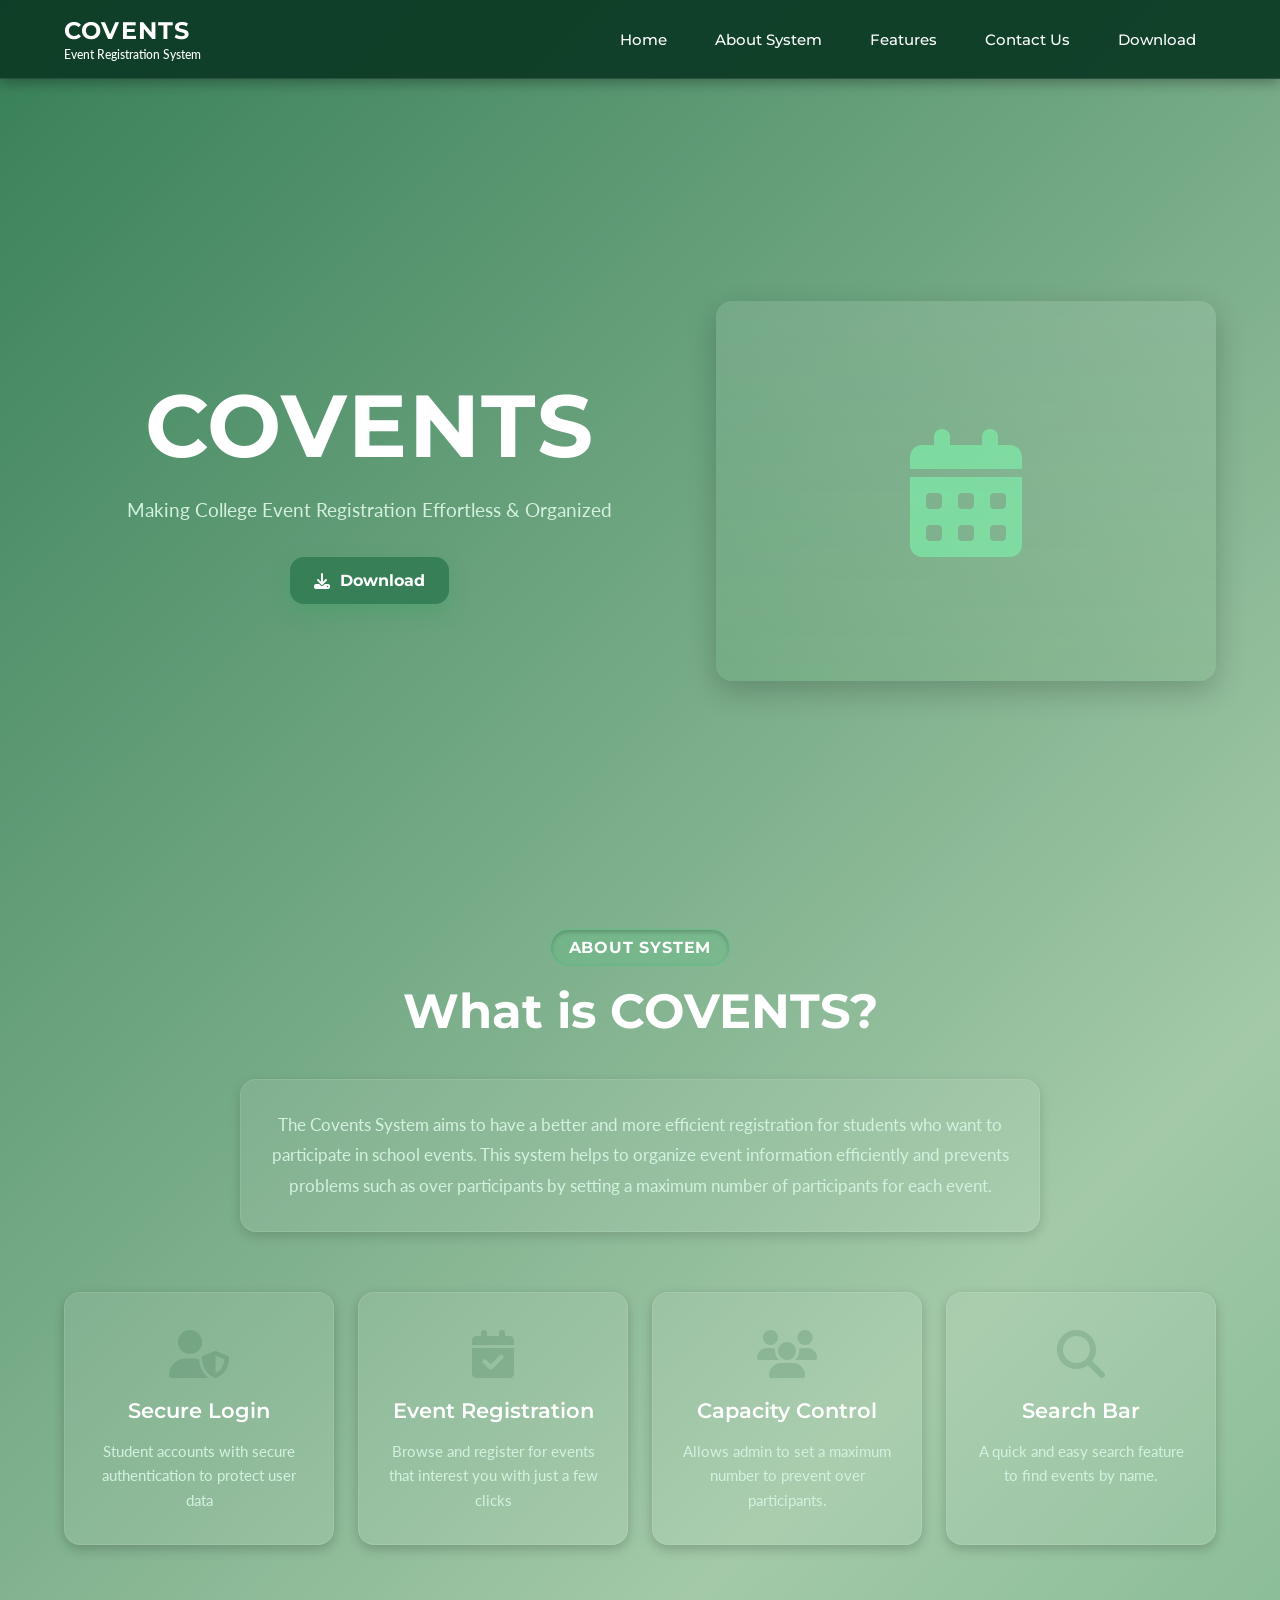
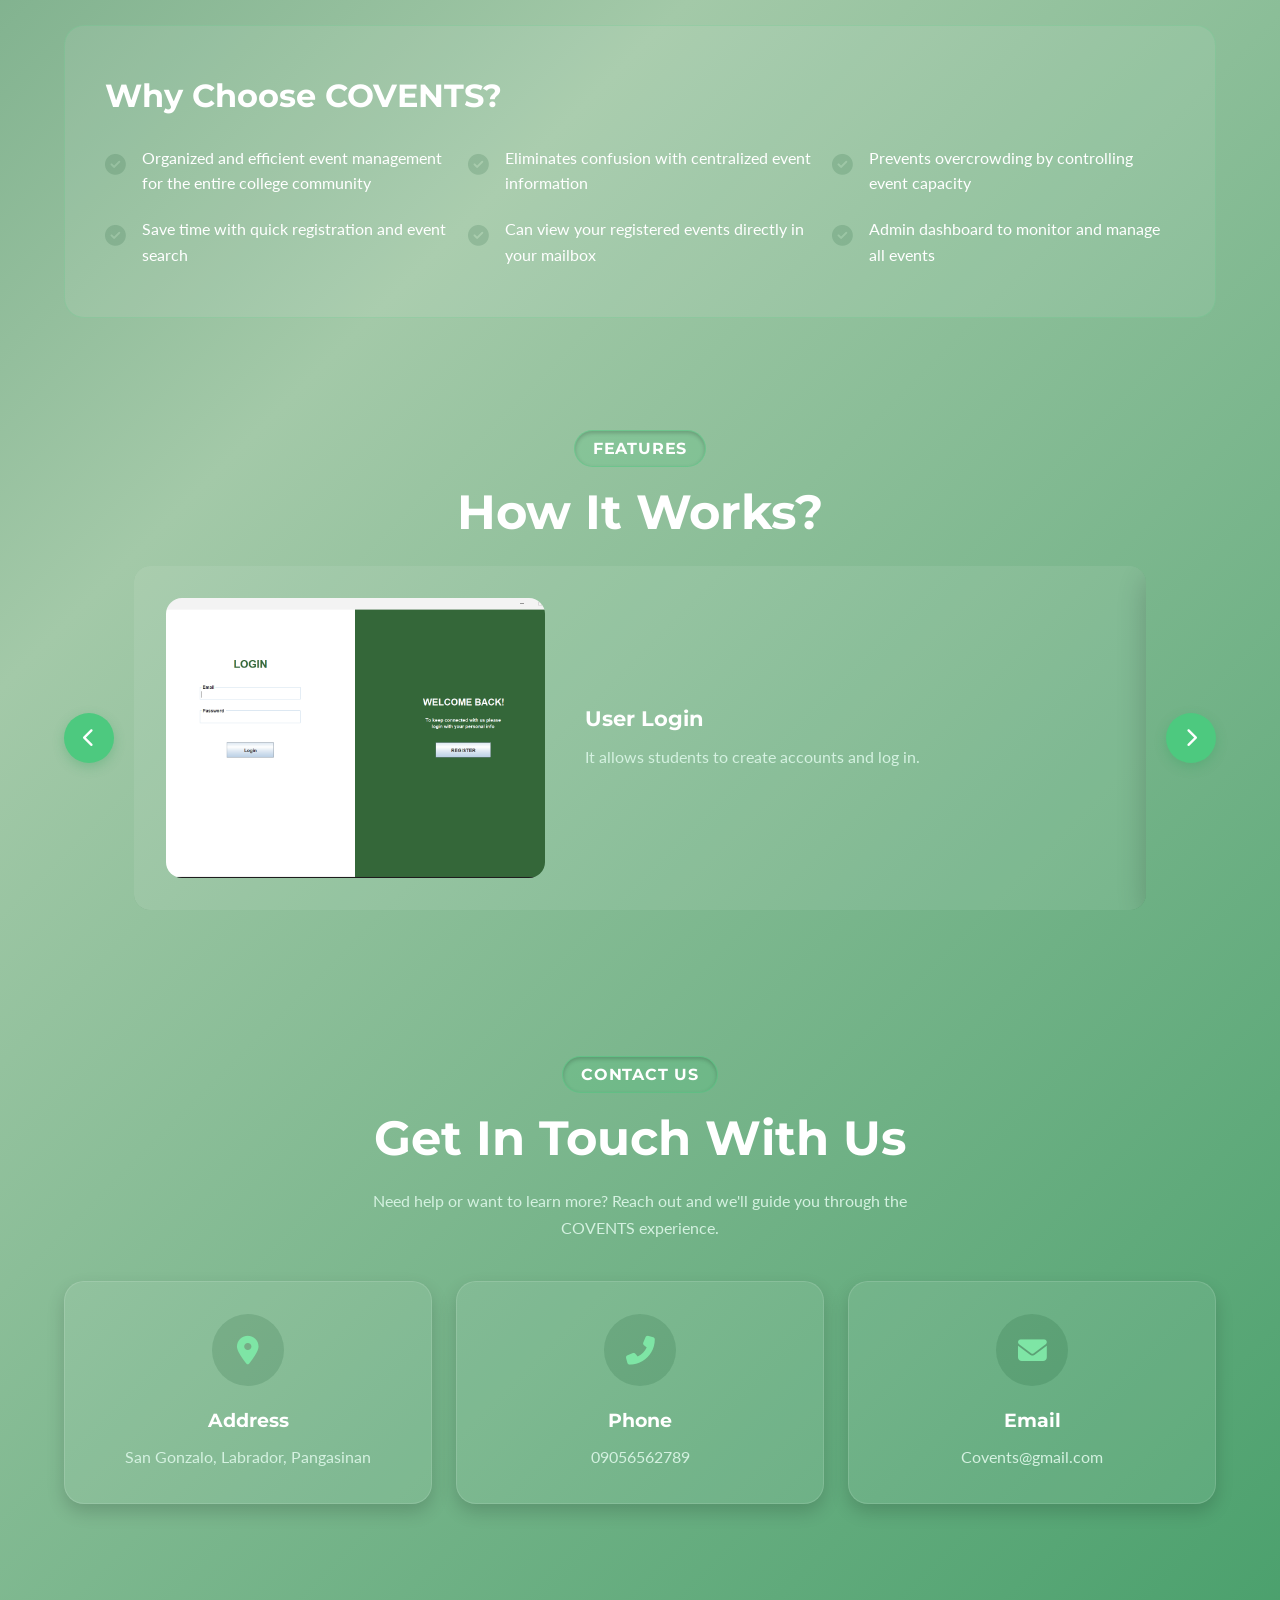
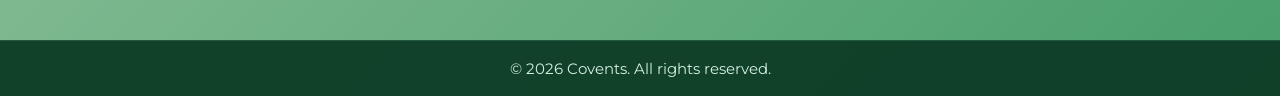
==== index.html @ 82e19ab9 "Add files via upload" ====
<!DOCTYPE html>
<html lang="en">
<head>
    <meta charset="UTF-8">
    <meta name="viewport" content="width=device-width, initial-scale=1.0">
    <title>COVENTS - College Event Registration System</title>
    <link rel="stylesheet" href="index.css">
    <!-- Font Awesome for Icons -->
    <link rel="stylesheet" href="https://cdnjs.cloudflare.com/ajax/libs/font-awesome/6.4.0/css/all.min.css">
</head>
<body>
    <!-- NAVBAR -->
    <nav class="horizontal-nav">
        <div class="nav-container">
            <div class="nav-left">
                <div class="logo-text">
                    <h2 class="logo-title">COVENTS</h2>
                    <p class="logo-subtitle">Event Registration System</p>
                </div>
            </div>
            <ul class="nav-links">
                <li><a href="#home" class="nav-link">Home</a></li>
                <li><a href="#about" class="nav-link">About System</a></li>
                <li><a href="#features" class="nav-link">Features</a></li>                
                <li class="dropdown">
                    <a href="#contact" class="nav-link">Contact Us</a>
                    <div class="dropdown-content">
                        <a href="#contact">Contact Us</a>
                        <a href="developers.html" target="_blank">Developer Team</a>
                    </div>
                </li>                
                <li><a href="https://github.com/kellieman/COVENTS-APP/releases/download/v1/COVENTS-1.0.0.exe" class="nav-link">Download</a></li>
            </ul>
        </div>
    </nav>

    <main>
        <!-- HERO SECTION -->
        <section id="home" class="home-nav">
            <div class="home-copy">
                <h1 class="hero-title">COVENTS</h1>
                <p class="hero-subtitle">
                    Making College Event Registration Effortless & Organized
                </p>
                <div class="home-actions">
                    <a href="https://github.com/kellieman/COVENTS-APP/releases/download/v1/COVENTS-1.0.0.exe" class="btn btn-primary" download>
                        <i class="fas fa-download"></i> Download
                    </a>
                </div>
            </div>
            <div class="image-box">
                <div class="hero-icon">
                    <i class="fas fa-calendar-alt"></i>
                </div>
            </div>
        </section>

        <!-- ABOUT SYSTEM SECTION -->
        <section id="about" class="content-section about-section">
            <div class="section-heading">
                <span class="section-tag">About System</span>
                <h2>What is COVENTS?</h2>
            </div>

            <div class="about-intro">
                <p>
                    The Covents System aims to have a better and more efficient registration for students who want to participate in school events. 
                    This system helps to organize event information efficiently and prevents problems such as over participants by setting a maximum number of participants for each event.
                </p>
            </div>

            <!-- KEY FEATURES CARDS -->
            <div class="features-cards">
                <div class="feature-card">
                    <div class="feature-icon">
                        <i class="fas fa-user-shield"></i>
                    </div>
                    <h3>Secure Login</h3>
                    <p>Student accounts with secure authentication to protect user data</p>
                </div>

                <div class="feature-card">
                    <div class="feature-icon">
                        <i class="fas fa-calendar-check"></i>
                    </div>
                    <h3>Event Registration</h3>
                    <p>Browse and register for events that interest you with just a few clicks</p>
                </div>

                <div class="feature-card">
                    <div class="feature-icon">
                        <i class="fas fa-users"></i>
                    </div>
                    <h3>Capacity Control</h3>
                    <p>Allows admin to set a maximum number to prevent over participants.</p>
                </div>

                <div class="feature-card">
                    <div class="feature-icon">
                        <i class="fas fa-search"></i>
                    </div>
                    <h3>Search Bar</h3>
                    <p>A quick and easy search feature to find events by name.</p>
                </div>
            </div>

            <!-- BENEFITS SECTION -->
            <div class="benefits-section">
                <div class="benefits-content">
                    <h3>Why Choose COVENTS?</h3>
                    <ul class="benefits-list">
                        <li><span class="check-icon"><i class="fas fa-check-circle"></i></span> Organized and efficient event management for the entire college community</li>
                        <li><span class="check-icon"><i class="fas fa-check-circle"></i></span> Eliminates confusion with centralized event information</li>
                        <li><span class="check-icon"><i class="fas fa-check-circle"></i></span> Prevents overcrowding by controlling event capacity</li>
                        <li><span class="check-icon"><i class="fas fa-check-circle"></i></span> Save time with quick registration and event search</li>
                        <li><span class="check-icon"><i class="fas fa-check-circle"></i></span> Can view your registered events directly in your mailbox</li>
                        <li><span class="check-icon"><i class="fas fa-check-circle"></i></span> Admin dashboard to monitor and manage all events</li>
                    </ul>
                </div>
            </div>
        </section>

        <section id="features" class="content-section features-section">
            <div class="section-heading">
                <span class="section-tag">Features</span>
                <h2>How It Works?</h2>
            </div>
            <div class="carousel-container">
                <button class="carousel-btn carousel-btn-prev" onclick="prevFeature()">
                    <i class="fas fa-chevron-left"></i>
                </button>
                <div class="carousel-wrapper">
                    <div class="carousel-track">
                        <div class="feature-step carousel-slide">
                            <div class="feature-media">
                                <img src="userlogin.png" alt="User login feature preview" class="feature-img" onclick="openImageModal(this)">
                            </div>
                            <div class="feature-copy">
                                <h3>User Login</h3>
                                <p>It allows students to create accounts and log in.</p>
                            </div>
                        </div>
                        <div class="feature-step carousel-slide">
                            <div class="feature-media">
                                <img src="eventm.png" alt="Event management feature preview" class="feature-img" onclick="openImageModal(this)">
                            </div>
                            <div class="feature-copy">
                                <h3>Event Management</h3>
                                <p>The administrator can manage events.</p>
                            </div>
                        </div>
                        <div class="feature-step carousel-slide">
                            <div class="feature-media">
                                <img src="reg.png" alt="Student registration feature preview" class="feature-img" onclick="openImageModal(this)">
                            </div>
                            <div class="feature-copy">
                                <h3>Student Registration for Events</h3>
                                <p>Students can view available events and register for their interested events.</p>
                            </div>
                        </div>
                        <div class="feature-step carousel-slide">
                            <div class="feature-media">
                                <img src="participant.png" alt="Participant control feature preview" class="feature-img" onclick="openImageModal(this)">
                            </div>
                            <div class="feature-copy">
                                <h3>Participant Control</h3>
                                <p>Limiting the participants who can register for the event.</p>
                            </div>
                        </div>
                        <div class="feature-step carousel-slide">
                            <div class="feature-media">
                                <img src="search.png" alt="Search bar feature preview" class="feature-img" onclick="openImageModal(this)">
                            </div>
                            <div class="feature-copy">
                                <h3>Search Bar</h3>
                                <p>The students can search the event to quickly find specific events.</p>
                            </div>
                        </div>
                    </div>
                </div>
                <button class="carousel-btn carousel-btn-next" onclick="nextFeature()">
                    <i class="fas fa-chevron-right"></i>
                </button>
            </div>
        </section>

        <section id="contact" class="content-section contact-section">
            <div class="section-heading">
                <span class="section-tag">Contact Us</span>
                <h2>Get In Touch With Us</h2>
                <p class="section-subtext">Need help or want to learn more? Reach out and we'll guide you through the COVENTS experience.</p>
            </div>
            <div class="contact-grid">
                <div class="contact-card">
                    <div class="contact-icon">
                        <i class="fas fa-map-marker-alt"></i>
                    </div>
                    <h3>Address</h3>
                    <p>San Gonzalo, Labrador, Pangasinan</p>
                </div>
                <div class="contact-card">
                    <div class="contact-icon">
                        <i class="fas fa-phone-alt"></i>
                    </div>
                    <h3>Phone</h3>
                    <p>09056562789</p>
                </div>
                <div class="contact-card">
                    <div class="contact-icon">
                        <i class="fas fa-envelope"></i>
                    </div>
                    <h3>Email</h3>
                    <p>Covents@gmail.com</p>
                </div>
            </div>
        </section>
    </main>

    <!-- IMAGE MODAL -->
    <div id="imageModal" class="image-modal" onclick="closeImageModal(event)">
        <span class="modal-close" onclick="closeImageModal()">&times;</span>
        <img class="modal-image" id="modalImage" src="" alt="Preview">
    </div>

    <footer>© 2026 Covents. All rights reserved.</footer>

    <script>
        let currentSlide = 0;
        const slides = document.querySelectorAll('.carousel-slide');
        const totalSlides = slides.length;

        function showSlide(index) {
            const track = document.querySelector('.carousel-track');
            const slideWidth = 100;
            track.style.transform = `translateX(-${index * slideWidth}%)`;
        }

        function nextFeature() {
            currentSlide = (currentSlide + 1) % totalSlides;
            showSlide(currentSlide);
        }

        function prevFeature() {
            currentSlide = (currentSlide - 1 + totalSlides) % totalSlides;
            showSlide(currentSlide);
        }

        showSlide(currentSlide);

        function openImageModal(img) {
            const modal = document.getElementById('imageModal');
            const modalImg = document.getElementById('modalImage');
            modalImg.src = img.src;
            modal.style.display = 'flex';
            document.body.style.overflow = 'hidden';
        }

        function closeImageModal(event) {
            const modal = document.getElementById('imageModal');
            if (event && event.target !== modal && event.target.id !== 'modalImage') {
                return;
            }
            modal.style.display = 'none';
            document.body.style.overflow = 'auto';
        }

        document.addEventListener('keydown', function(event) {
            if (event.key === 'Escape') {
                closeImageModal();
            }
        });
    </script>
</body>
</html>
---- index.css ----
@import url('https://fonts.googleapis.com/css2?family=Montserrat:wght@400;500;600;700;800&family=Lato:wght@400;500;700&family=Merriweather:wght@400;700&display=swap');

/* Reset and Global Styles */
* {
    margin: 0;
    padding: 0;
    box-sizing: border-box;
}

html {
    scroll-behavior: smooth;
    scroll-padding-top: 0px;
}

body {
    font-family: "Lato", sans-serif;
    color: #ffffff;
    background: linear-gradient(135deg, #367f57 0%, #A3C9A8 50%, #489f6b 100%);
    min-height: 100vh;
    overflow-x: hidden;
}

a {
    color: inherit;
    text-decoration: none;
    transition: color 0.3s ease;
}

/* ===== NAVBAR ===== */
.horizontal-nav {
    position: sticky;
    top: 0;
    z-index: 1000;
    background: rgba(13, 59, 37, 0.95);
    border-bottom: 1px solid rgba(255, 255, 255, 0.1);
    box-shadow: 0 4px 12px rgba(0, 0, 0, 0.3);
    padding: 0 5vw;
}

.nav-container {
    max-width: 1180px;
    margin: 0 auto;
    display: flex;
    justify-content: space-between;
    align-items: center;
    padding: 16px 0;
}

.nav-left {
    display: flex;
    align-items: center;
}

.logo-text {
    text-align: left;
}

.logo-title {
    font-size: 1.5rem;
    font-weight: 700;
    margin: 0;
    color: white;
    font-family: "Montserrat", sans-serif;
    letter-spacing: 0.05em;
}

.logo-subtitle {
    font-size: 0.75rem;
    color: white;
    margin: 2px 0 0;
    font-weight: 500;
}

.nav-links {
    display: flex;
    gap: 8px;
    list-style: none;
    margin: 0;
    padding: 0;
}

.nav-link {
    display: inline-block;
    padding: 12px 20px;
    border-radius: 12px;
    color: #ffffff;
    font-family: "Montserrat", sans-serif;
    font-weight: 500;
    font-size: 0.95rem;
    transition: all 0.3s ease;
    position: relative;
}

.nav-link::after {
    content: '';
    position: absolute;
    bottom: 0;
    left: 0;
    width: 0;
    height: 2px;
    background: #7ee5a5;
    transition: width 0.3s ease;
}

.nav-link:hover {
    color: #7ee5a5;
    background: rgba(45, 159, 90, 0.2);
    transform: translateY(-2px);
}

.nav-link:hover::after {
    width: 100%;
}

/* ===== DROPDOWN ===== */
.dropdown {
    position: relative;
    display: inline-block;
}

.dropdown-content {
    display: none;
    position: absolute;
    top: 100%;
    left: 0;
    background: rgba(13, 59, 37, 0.95);
    min-width: 200px;
    box-shadow: 0 8px 16px rgba(0, 0, 0, 0.3);
    border-radius: 12px;
    border: 1px solid rgba(255, 255, 255, 0.1);
    z-index: 1001;
}

.dropdown-content a {
    color: #ffffff;
    padding: 12px 20px;
    text-decoration: none;
    display: block;
    font-family: "Montserrat", sans-serif;
    font-weight: 500;
    font-size: 0.9rem;
    transition: all 0.3s ease;
}

.dropdown-content a:hover {
    background: rgba(45, 159, 90, 0.2);
    color: #7ee5a5;
    transform: translateX(5px);
}

.dropdown:hover .dropdown-content {
    display: block;
}

/* ===== MAIN CONTENT ===== */
main {
    padding: 0 5vw 60px;
}

.content-section {
    max-width: 1180px;
    margin: 0 auto;
    padding: 60px 0;
}

#home,
#about,
#features,
#contact {
    scroll-margin-top: 120px;
}

/* ===== HERO SECTION ===== */
.home-nav {
    min-height: calc(100vh - 106px);
    display: grid;
    grid-template-columns: 1.1fr 0.9fr;
    gap: 40px;
    align-items: center;
    padding: 60px 0 30px;
}

.home-copy {
    text-align: center;
    animation: fadeInUp 0.8s ease forwards;
}

.hero-title {
    font-size: clamp(3.5rem, 8vw, 5.5rem);
    font-family: "Montserrat", sans-serif;
    font-weight: 700;
    margin: 0 0 20px;
    line-height: 1.1;
    letter-spacing: 0.02em;
    color: #ffffff;
}

.hero-subtitle {
    font-size: 1.2rem;
    color: #d4f1e0;
    margin: 0 auto 30px;
    line-height: 1.6;
    max-width: 580px;
}

.home-actions {
    display: flex;
    justify-content: center;
    gap: 16px;
    margin-top: 32px;
    flex-wrap: wrap;
}

.btn {
    display: inline-flex;
    align-items: center;
    justify-content: center;
    gap: 10px;
    padding: 14px 28px;
    border: none;
    border-radius: 12px;
    font-family: "Montserrat", sans-serif;
    font-weight: 600;
    font-size: 1rem;
    cursor: pointer;
    transition: all 0.3s ease;
}

.btn.btn-primary {
    background-color: #367f57;
    color: white;
    box-shadow: 0 8px 20px rgba(45, 159, 90, 0.3);
}

.btn.btn-primary:hover {
    transform: translateY(-3px);
    box-shadow: 0 12px 30px rgba(45, 159, 90, 0.4);
    background-color: rgba(9, 76, 36, 0.15);
}

.image-box {
    min-height: 400px;
    display: flex;
    align-items: center;
    justify-content: center;
    padding: 30px;
    border-radius: 20px;
    background: rgba(255, 255, 255, 0.05);
    border: 1px solid rgba(255, 255, 255, 0.1);
    box-shadow: 0 8px 16px rgba(0, 0, 0, 0.2);
    animation: fadeInRight 0.8s ease forwards;
}

.hero-icon {
    font-size: 8rem;
    color: #7ee5a5;
    opacity: 0.8;
    animation: float 3s ease-in-out infinite;
}

/* ===== ABOUT SECTION ===== */
.about-section {
    animation: fadeIn 0.8s ease;
}

.section-heading {
    text-align: center;
    margin-bottom: 50px;
}

.section-tag {
    display: inline-flex;
    align-items: center;
    justify-content: center;
    padding: 10px 24px;
    border-radius: 50px;
    background: rgba(76, 201, 127, 0.2);
    border: 1px solid rgba(76, 201, 127, 0.4);
    color: #7ee5a5;
    font-family: "Montserrat", sans-serif;
    font-size: 0.85rem;
    font-weight: 700;
    text-transform: uppercase;
    letter-spacing: 0.05em;
    box-shadow: inset 0 1px 3px rgba(0, 0, 0, 0.2);
}

.section-heading h2 {
    margin: 20px 0 0;
    font-size: clamp(2rem, 4vw, 3.2rem);
    font-family: "Montserrat", sans-serif;
    font-weight: 700;
    line-height: 1.2;
    color: #ffffff;
}

.about-intro {
    max-width: 800px;
    margin: 40px auto;
    padding: 30px;
    background: rgba(255, 255, 255, 0.08);
    border: 1px solid rgba(255, 255, 255, 0.1);
    border-radius: 16px;
    box-shadow: 0 4px 12px rgba(0, 0, 0, 0.15);
    text-align: center;
    animation: fadeInUp 0.8s ease forwards;
    opacity: 1;
}

.about-intro p {
    font-size: 1.05rem;
    line-height: 1.8;
    color: #d4f1e0;
    margin: 0;
}

/* ===== FEATURE CARDS GRID ===== */
.features-cards {
    display: grid;
    grid-template-columns: repeat(auto-fit, minmax(260px, 1fr));
    gap: 24px;
    margin: 60px 0;
}

.feature-card {
    padding: 32px 24px;
    background: rgba(255, 255, 255, 0.08);
    border: 1px solid rgba(255, 255, 255, 0.1);
    border-radius: 16px;
    text-align: center;
    transition: all 0.3s ease;
    box-shadow: 0 4px 12px rgba(0, 0, 0, 0.2);
    animation: fadeInUp 0.6s ease forwards;
    opacity: 1;
}

.feature-card:nth-child(1) { animation-delay: 0s; }
.feature-card:nth-child(2) { animation-delay: 0s; }
.feature-card:nth-child(3) { animation-delay: 0s; }
.feature-card:nth-child(4) { animation-delay: 0s; }

.feature-card:hover {
    background: rgba(255, 255, 255, 0.12);
    transform: translateY(-8px);
    border-color: rgba(76, 201, 127, 0.3);
    box-shadow: 0 12px 30px rgba(45, 159, 90, 0.25);
}

.feature-icon {
    font-size: 3rem;
    color: rgba(9, 76, 36, 0.15);
    margin-bottom: 16px;
    transition: transform 0.3s ease;
}

.feature-card:hover .feature-icon {
    transform: scale(1.1) rotate(5deg);
}

.feature-card h3 {
    font-size: 1.3rem;
    font-family: "Montserrat", sans-serif;
    font-weight: 600;
    margin: 16px 0;
    color: #ffffff;
}

.feature-card p {
    font-size: 0.95rem;
    color: #d4f1e0;
    line-height: 1.6;
    margin: 0;
}

/* ===== BENEFITS SECTION ===== */
.benefits-section {
    margin-top: 80px;
    padding: 50px 40px;
    background: rgba(255, 255, 255, 0.08);
    border: 1px solid rgba(76, 201, 127, 0.2);
    border-radius: 20px;
    animation: fadeInUp 0.8s ease forwards;
    opacity: 1;
}

/* ===== CONTACT SECTION ===== */
.contact-section {
    animation: fadeIn 0.8s ease;
}

.contact-section .section-heading {
    text-align: center;
    margin-bottom: 40px;
}

.section-subtext {
    max-width: 560px;
    margin: 20px auto 0;
    color: #d4f1e0;
    font-size: 1rem;
    line-height: 1.7;
}

.contact-grid {
    display: grid;
    grid-template-columns: repeat(3, minmax(220px, 1fr));
    gap: 24px;
}

.contact-card {
    background: rgba(255, 255, 255, 0.08);
    border: 1px solid rgba(255, 255, 255, 0.12);
    border-radius: 20px;
    padding: 32px 24px;
    text-align: center;
    box-shadow: 0 8px 18px rgba(0, 0, 0, 0.16);
    transition: all 0.3s ease;
}

.contact-card:hover {
    transform: translateY(-6px);
    background: rgba(255, 255, 255, 0.12);
    border-color: rgba(76, 201, 127, 0.25);
}

.contact-icon {
    width: 72px;
    height: 72px;
    margin: 0 auto 22px;
    display: grid;
    place-items: center;
    border-radius: 50%;
    background: rgba(9, 76, 36, 0.15);
    color: #7ee5a5;
    font-size: 1.8rem;
}

.contact-card h3 {
    font-size: 1.2rem;
    margin: 0 0 12px;
    color: #ffffff;
    font-family: "Montserrat", sans-serif;
    font-weight: 700;
}

.contact-card p {
    color: #d4f1e0;
    line-height: 1.7;
    font-size: 0.98rem;
    margin: 0;
}

.benefits-content h3 {
    font-size: 2rem;
    font-family: "Montserrat", sans-serif;
    font-weight: 700;
    margin: 0 0 30px;
    color: white;
}

.benefits-list {
    list-style: none;
    margin: 0;
    padding: 0;
    display: grid;
    grid-template-columns: repeat(auto-fit, minmax(280px, 1fr));
    gap: 20px;
}

.benefits-list li {
    display: flex;
    align-items: flex-start;
    gap: 16px;
    font-size: 1rem;
    line-height: 1.6;
    color: #ffffff;
}

.check-icon {
    flex-shrink: 0;
    color: rgba(9, 76, 36, 0.15);
    font-size: 1.3rem;
    margin-top: 2px;
}

/* ===== ANIMATIONS ===== */
@keyframes fadeIn {
    from {
        opacity: 0;
    }
    to {
        opacity: 1;
    }
}

@keyframes fadeInUp {
    from {
        opacity: 0;
        transform: translateY(30px);
    }
    to {
        opacity: 1;
        transform: translateY(0);
    }
}

@keyframes fadeInRight {
    from {
        opacity: 0;
        transform: translateX(30px);
    }
    to {
        opacity: 1;
        transform: translateX(0);
    }
}

@keyframes float {
    0%, 100% {
        transform: translateY(0px);
    }
    50% {
        transform: translateY(-20px);
    }
}

/* ===== FEATURES CAROUSEL SECTION ===== */
.features-section {
    padding-bottom: 80px;
}

.carousel-container {
    display: flex;
    align-items: center;
    gap: 20px;
    position: relative;
}

.carousel-btn {
    flex-shrink: 0;
    width: 50px;
    height: 50px;
    border: none;
    border-radius: 50%;
    background: #4dc97f;
    color: #ffffff;
    font-size: 1.2rem;
    cursor: pointer;
    display: flex;
    align-items: center;
    justify-content: center;
    transition: all 0.3s ease;
    box-shadow: 0 4px 12px rgba(45, 159, 90, 0.3);
}

.carousel-btn:hover {
    transform: translateY(-3px);
    box-shadow: 0 8px 24px rgba(45, 159, 90, 0.4);
}

.carousel-wrapper {
    flex: 1;
    overflow: hidden;
    border-radius: 16px;
}

.carousel-track {
    display: flex;
    transition: transform 0.5s ease;
}

.carousel-slide {
    flex: 0 0 100%;
    display: grid;
    grid-template-columns: 1fr 1fr;
    gap: 40px;
    align-items: center;
    padding: 40px;
    background: rgba(255, 255, 255, 0.08);
    border: 1px solid rgba(255, 255, 255, 0.1);
    box-shadow: 0 4px 12px rgba(0, 0, 0, 0.15);
    animation: fadeInUp 0.6s ease forwards;
    opacity: 1;
}

.carousel-slide:nth-child(1) { animation-delay: 0s; }
.carousel-slide:nth-child(2) { animation-delay: 0s; }
.carousel-slide:nth-child(3) { animation-delay: 0s; }
.carousel-slide:nth-child(4) { animation-delay: 0s; }
.carousel-slide:nth-child(5) { animation-delay: 0s; }

.carousel-slide:hover {
    background: rgba(255, 255, 255, 0.12);
    border-color: rgba(76, 201, 127, 0.3);
    box-shadow: 0 8px 20px rgba(45, 159, 90, 0.3);
    transform: translateY(-4px);
}

.feature-media {
    display: flex;
    align-items: center;
    justify-content: center;
    min-height: 280px;
}

.feature-media img {
    width: 100%;
    height: 280px;
    object-fit: cover;
    border-radius: 12px;
    display: block;
}

.feature-img {
    cursor: pointer;
    transition: transform 0.3s ease, filter 0.3s ease;
}

.feature-img:hover {
    transform: scale(1.05);
    filter: brightness(1.1);
}

.feature-copy {
    padding: 10px 0;
}

.feature-copy h3 {
    font-size: 1.5rem;
    font-family: "Montserrat", sans-serif;
    font-weight: 700;
    margin: 0 0 16px;
    color: #ffffff;
}

.feature-copy p {
    font-size: 1rem;
    color: #d4f1e0;
    line-height: 1.7;
    margin: 0;
}

/* ===== IMAGE MODAL ===== */
.image-modal {
    display: none;
    position: fixed;
    z-index: 2000;
    left: 0;
    top: 0;
    width: 100%;
    height: 100%;
    background-color: rgba(0, 0, 0, 0.8);
    align-items: center;
    justify-content: center;
    animation: fadeIn 0.3s ease;
}

.modal-image {
    max-width: 90%;
    max-height: 90vh;
    border-radius: 16px;
    box-shadow: 0 10px 60px rgba(0, 0, 0, 0.5);
    animation: zoomIn 0.3s ease;
    object-fit: contain;
}

.modal-close {
    position: absolute;
    top: 30px;
    right: 40px;
    color: #ffffff;
    font-size: 40px;
    font-weight: bold;
    cursor: pointer;
    transition: transform 0.2s ease;
    z-index: 2001;
}

.modal-close:hover {
    transform: scale(1.2);
    color: #7ee5a5;
}

@keyframes zoomIn {
    from {
        opacity: 0;
        transform: scale(0.7);
    }
    to {
        opacity: 1;
        transform: scale(1);
    }
}

/* ===== RESPONSIVE DESIGN ===== */
@media (max-width: 900px) {
    .nav-container {
        flex-direction: column;
        gap: 16px;
    }

    .nav-links {
        justify-content: center;
        gap: 6px;
    }

    .home-nav {
        grid-template-columns: 1fr;
        padding-top: 40px;
    }

    .home-copy {
        text-align: center;
    }

    .home-actions {
        justify-content: center;
    }

    .features-cards {
        grid-template-columns: repeat(auto-fit, minmax(220px, 1fr));
        gap: 18px;
    }

    .carousel-slide {
        grid-template-columns: 1fr;
    }

    .carousel-container {
        gap: 12px;
    }

    .carousel-btn {
        width: 44px;
        height: 44px;
        font-size: 1rem;
    }

    .feature-media {
        min-height: 250px;
    }

    .feature-media img {
        height: 250px;
    }
}

@media (max-width: 640px) {
    .horizontal-nav {
        padding: 12px 5vw;
    }

    .logo-title {
        font-size: 1.2rem;
    }

    .logo-subtitle {
        font-size: 0.65rem;
    }

    .nav-links {
        flex-wrap: wrap;
        gap: 4px;
    }

    .nav-link {
        padding: 10px 14px;
        font-size: 0.85rem;
    }

    .hero-title {
        font-size: 2.5rem;
    }

    .hero-subtitle {
        font-size: 1rem;
    }

    .home-actions {
        flex-direction: column;
        width: 100%;
    }

    .btn {
        width: 100%;
    }

    .about-intro {
        padding: 20px;
    }

    .modal-close {
        top: 20px;
        right: 20px;
        font-size: 32px;
    }

    .modal-image {
        max-width: 95%;
        max-height: 85vh;
    }

    .benefits-section {
        padding: 30px 20px;
    }

    .benefits-list {
        grid-template-columns: 1fr;
        gap: 15px;
    }

    .features-cards {
        grid-template-columns: 1fr;
    }

    .carousel-container {
        flex-direction: column;
        gap: 16px;
    }

    .carousel-btn {
        width: 40px;
        height: 40px;
    }

    .carousel-slide {
        padding: 20px;
        grid-template-columns: 1fr;
        gap: 20px;
    }

    .feature-media {
        min-height: 200px;
    }

    .feature-media img {
        height: 200px;
    }

    .feature-copy h3 {
        font-size: 1.2rem;
    }

    .feature-copy p {
        font-size: 0.9rem;
    }
}

button {
    padding: 0;
    border: 0;
    background: transparent;
}

.btn {
    display: inline-flex;
    align-items: center;
    justify-content: center;
    padding: 14px 24px;
    border-radius: 14px;
    font-family: "Montserrat", sans-serif;
    font-weight: 700;
    transition: 0.25s ease;
}

footer {
    text-align: center;
    padding: 18px 20px;
    margin-top: 20px;
    color: #d4f1e0;
    background: rgba(13, 59, 37, 0.95);
    border-top: 1px solid rgba(126, 229, 165, 0.15);
    font-size: 0.95rem;
    font-family: "Montserrat", sans-serif;
}

.btn:hover {
    transform: translateY(-2px);
    box-shadow: 0 14px 30px rgba(18, 53, 36, 0.12);
}

.btn-primary {
    background: #2d9f5a;
    color: #fff;
    box-shadow: 0 4px 8px rgba(0, 0, 0, 0.3);
}

.image-box,
.about-box,
.feature-box {
    border: none;
    border-radius: 16px;
    background: rgba(255, 255, 255, 0.08);
    box-shadow: 0 10px 30px rgba(0, 0, 0, 0.2);
    transition: all 0.3s ease;
}

.image-box:hover,
.about-box:hover,
.feature-box:hover {
    box-shadow: 0 12px 24px rgba(0, 0, 0, 0.3);
    transform: translateY(-4px);
}

.image-box {
    min-height: 380px;
    display: flex;
    align-items: center;
    justify-content: center;
    padding: 24px;
    background: linear-gradient(180deg, rgba(255, 255, 255, 0.1), rgba(76, 175, 80, 0.05));
}

.image-box h1 {
    margin: 0;
    font-family: "Merriweather", serif;
    font-size: 2rem;
    color: #2d9f5a;
    letter-spacing: 0.04em;
    text-align: center;
}

.content-section {
    padding: 56px 0;
}

.section-heading {
    max-width: 760px;
    margin: 0 auto 26px;
    text-align: center;
}

.section-tag {
    display: inline-flex;
    align-items: center;
    justify-content: center;
    padding: 8px 18px;
    border-radius: 999px;
    background: rgba(76, 201, 127, 0.2);
    color: #ffffff;
    font-family: "Montserrat", sans-serif;
    font-size: 1rem;
    font-weight: 700;
    text-transform: uppercase;
    text-align: center;
    margin: 0 auto;
    box-shadow: inset 0 2px 4px rgba(0, 0, 0, 0.2);
}

.section-heading h2 {
    margin: 18px 0 0;
    font-family: "Montserrat", sans-serif;
    font-size: clamp(2rem, 4vw, 3rem);
    line-height: 1.15;
}

.about-grid {
    display: grid;
    grid-template-columns: 1.1fr 0.9fr;
    gap: 24px;
}

.about-box {
    padding: 28px;
}

.about-box h3,
.feature-box h3,
.feature-copy h3 {
    margin: 0 0 12px;
    font-family: "Montserrat", sans-serif;
    font-size: 1.2rem;
}

.about-box h1 {
    margin: 0;
    padding: 22px;
    border-radius: 12px;
    background: rgba(76, 175, 80, 0.1);
    color: #2d9f5a;
    font-family: "Merriweather", serif;
    font-size: 1.5rem;
    text-align: center;
    box-shadow: inset 0 2px 4px rgba(0, 0, 0, 0.2);
}

.about-box:last-child {
    display: grid;
    grid-template-columns: repeat(2, minmax(0, 1fr));
    gap: 16px;
    align-content: start;
}

.about-box:last-child img {
    width: 100%;
    height: 180px;
    display: block;
    object-fit: cover;
    border-radius: 18px;
}

.features-section {
    padding-bottom: 90px;
}

.features-grid {
    display: grid;
    grid-template-columns: 1fr;
    gap: 40px;
    align-items: stretch;
}

.feature-step {
    display: flex;
    gap: 40px;
    align-items: center;
    padding: 32px;
    border: none;
    border-radius: 16px;
    background: rgba(255, 255, 255, 0.08);
    box-shadow: 0 10px 30px rgba(0, 0, 0, 0.2);
    transition: all 0.3s ease;
}

.feature-step:hover {
    box-shadow: 0 12px 24px rgba(0, 0, 0, 0.3);
    transform: translateY(-4px);
}

.feature-step.reverse {
    flex-direction: row-reverse;
}

.feature-media {
    flex: 0 0 40%;
    display: flex;
    align-items: center;
    justify-content: center;
}

.feature-media img {
    width: 100%;
    height: 280px;
    object-fit: cover;
    border-radius: 16px;
    display: block;
}

.feature-copy {
    flex: 1;
}

.feature-copy h3 {
    margin: 0 0 12px;
    font-size: 1.3rem;
    font-weight: 700;
}

.feature-box {
    padding: 24px;
}

@media (max-width: 900px) {
    .home-nav,
    .about-grid {
        grid-template-columns: 1fr;
    }

    .home-nav {
        padding-top: 32px;
    }

    .feature-step,
    .feature-step.reverse {
        flex-direction: column;
    }

    .feature-media {
        flex: 0 0 auto;
        width: 100%;
    }

    .feature-media img {
        height: 250px;
    }
}

@media (max-width: 640px) {
    .horizontal-nav {
        flex-direction: column;
        gap: 14px;
    }

    .nav-links {
        flex-wrap: wrap;
        justify-content: center;
    }

    main {
        padding-left: 20px;
        padding-right: 20px;
    }

    .home-copy h1 {
        font-size: 2.8rem;
    }

    .about-box:last-child {
        grid-template-columns: 1fr;
    }

    .feature-step {
        padding: 20px;
        gap: 20px;
    }

    .feature-media img {
        height: 200px;
    }

    .feature-copy h3 {
        font-size: 1.1rem;
    }
}
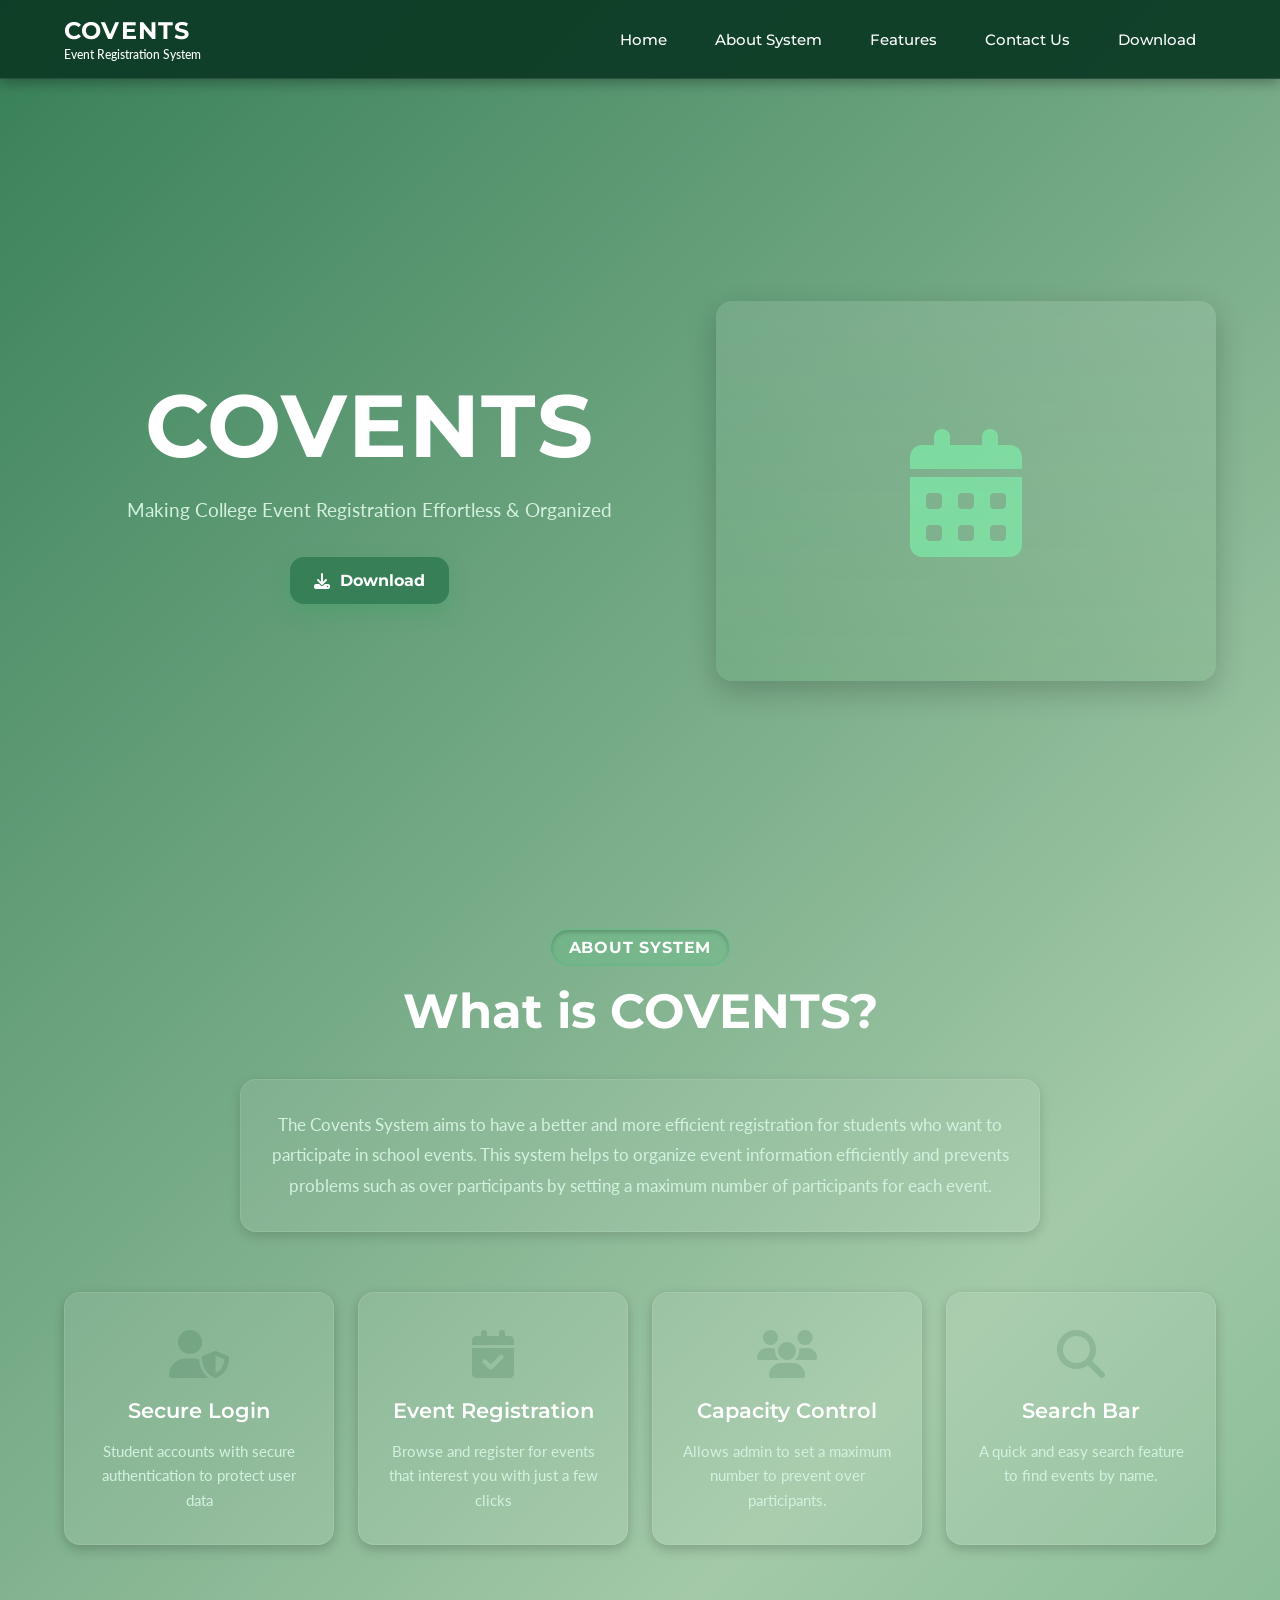
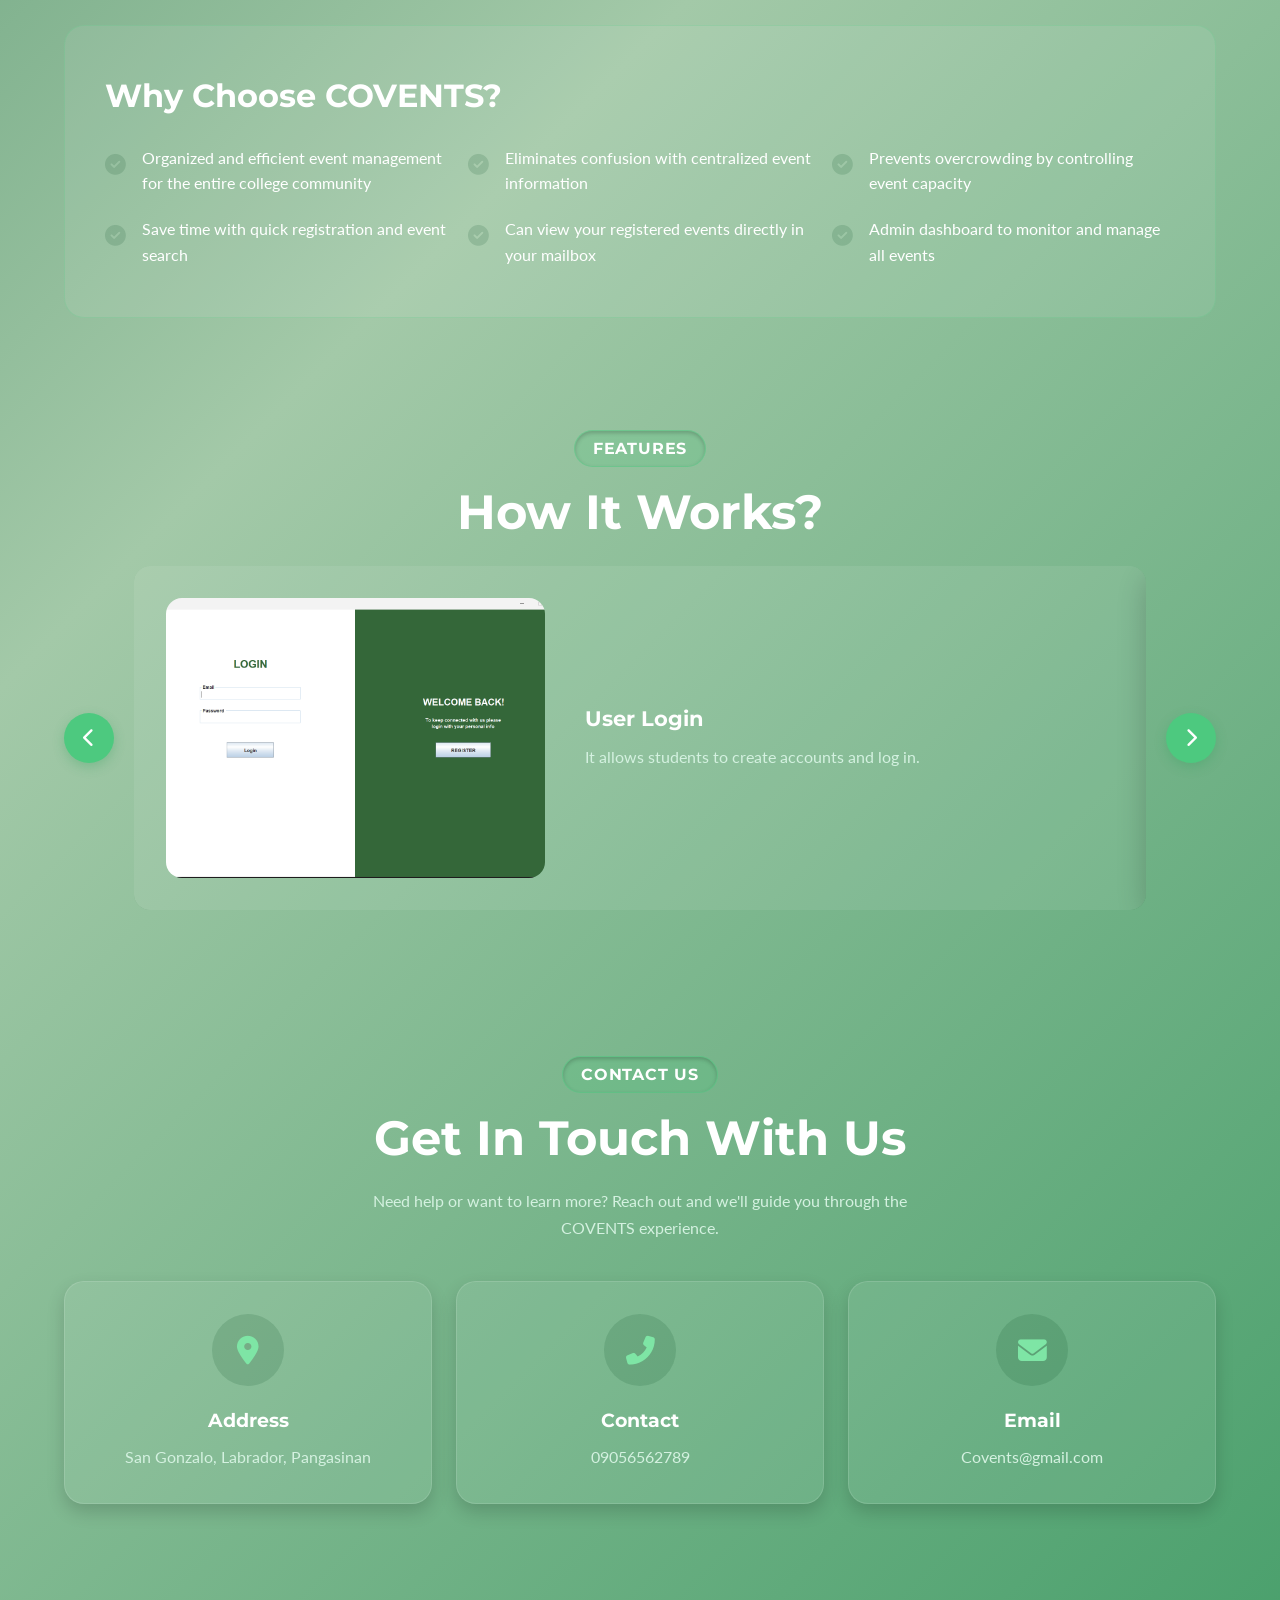
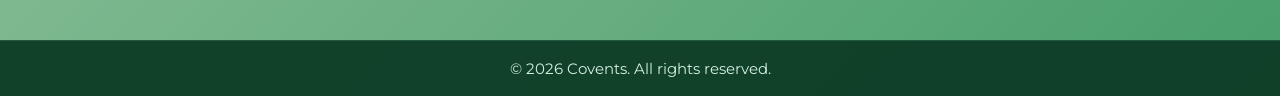
==== commit 0b76eba4: "Update index.html" ====
--- a/index.html
+++ b/index.html
@@ -202,7 +202,7 @@
                     <div class="contact-icon">
                         <i class="fas fa-phone-alt"></i>
                     </div>
-                    <h3>Phone</h3>
+                    <h3>Contact</h3>
                     <p>09056562789</p>
                 </div>
                 <div class="contact-card">
@@ -271,4 +271,4 @@
         });
     </script>
 </body>
-</html>+</html>
--- a/index.css
+++ b/index.css
@@ -24,6 +24,15 @@
     color: inherit;
     text-decoration: none;
     transition: color 0.3s ease;
+}
+
+img,
+picture,
+svg,
+video {
+    max-width: 100%;
+    height: auto;
+    display: block;
 }
 
 /* ===== NAVBAR ===== */
@@ -846,6 +855,62 @@
     }
 }
 
+@media (max-width: 520px) {
+    .nav-links {
+        flex-direction: column;
+        align-items: stretch;
+        width: 100%;
+    }
+
+    .nav-link {
+        width: 100%;
+        text-align: center;
+        padding: 12px 16px;
+        border-radius: 14px;
+    }
+
+    .home-nav {
+        padding-top: 30px;
+    }
+
+    .image-box {
+        min-height: auto;
+        padding: 18px;
+    }
+
+    .about-intro,
+    .benefits-section,
+    .contact-card,
+    .carousel-slide {
+        padding: 18px;
+    }
+
+    .contact-grid {
+        grid-template-columns: 1fr;
+    }
+
+    .carousel-btn {
+        width: 36px;
+        height: 36px;
+    }
+
+    .feature-media {
+        min-height: auto;
+    }
+
+    .feature-media img {
+        height: auto;
+    }
+
+    .hero-subtitle,
+    .section-subtext,
+    .feature-copy p,
+    .contact-card p,
+    .about-intro p {
+        font-size: 0.95rem;
+    }
+}
+
 button {
     padding: 0;
     border: 0;
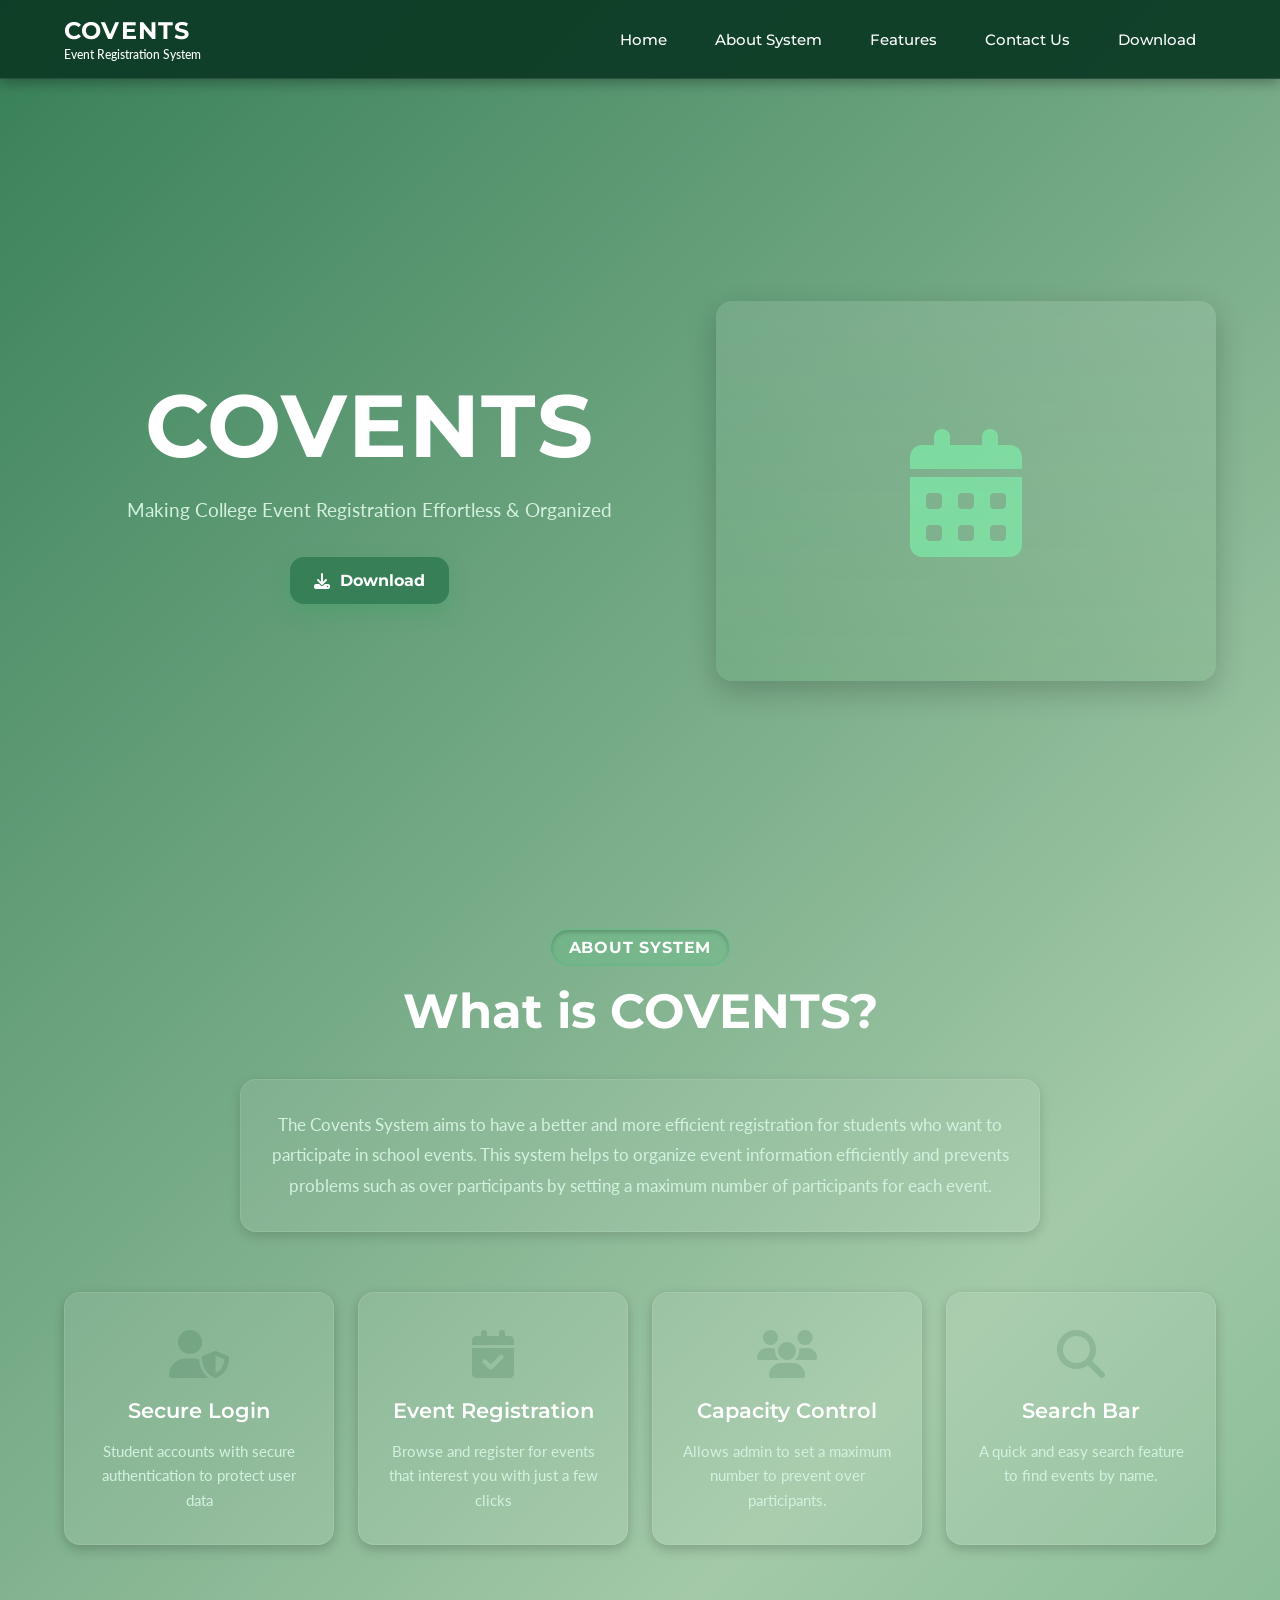
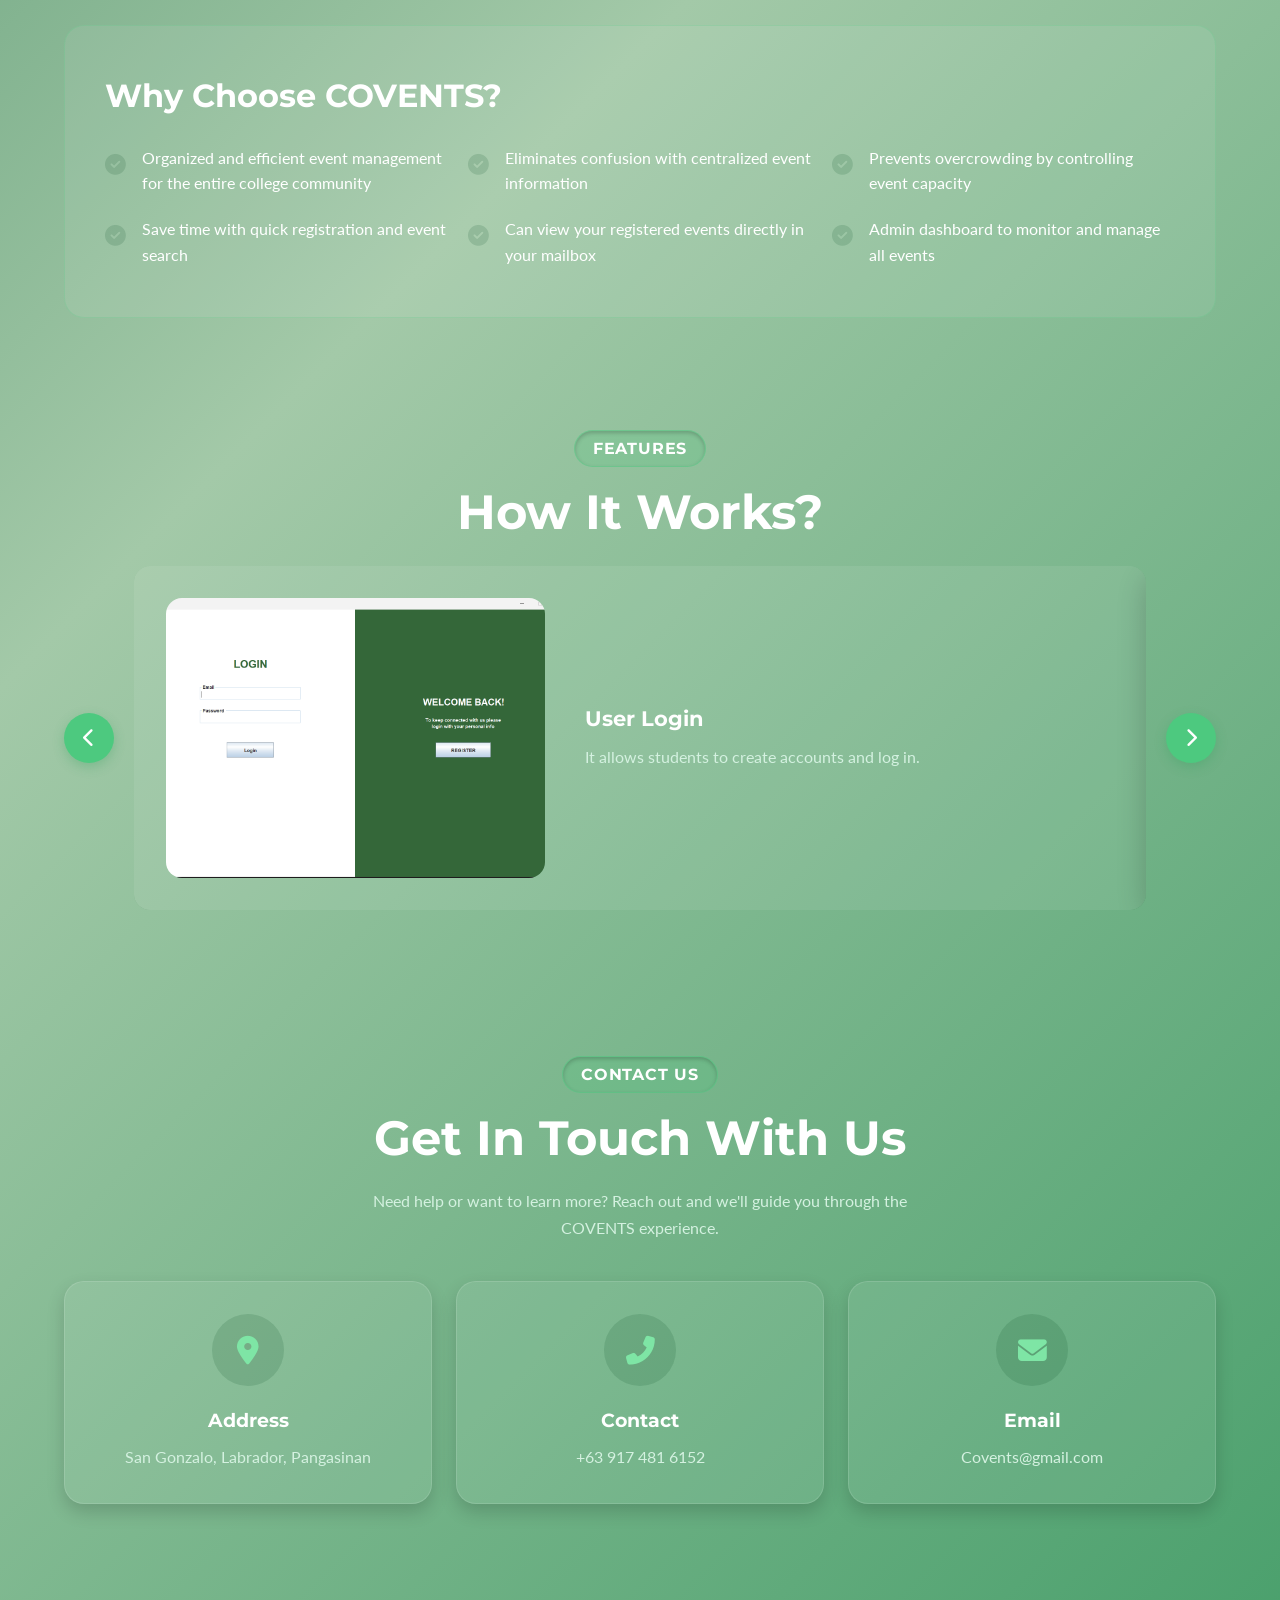
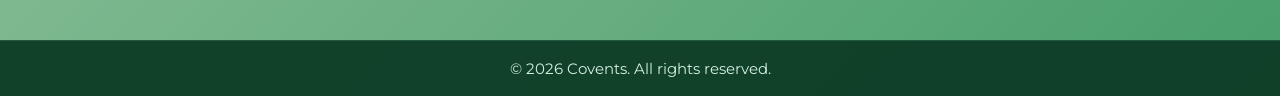
==== commit 62b9d959: "Update index.html" ====
--- a/index.html
+++ b/index.html
@@ -203,7 +203,7 @@
                         <i class="fas fa-phone-alt"></i>
                     </div>
                     <h3>Contact</h3>
-                    <p>09056562789</p>
+                    <p>+63 917 481 6152</p>
                 </div>
                 <div class="contact-card">
                     <div class="contact-icon">
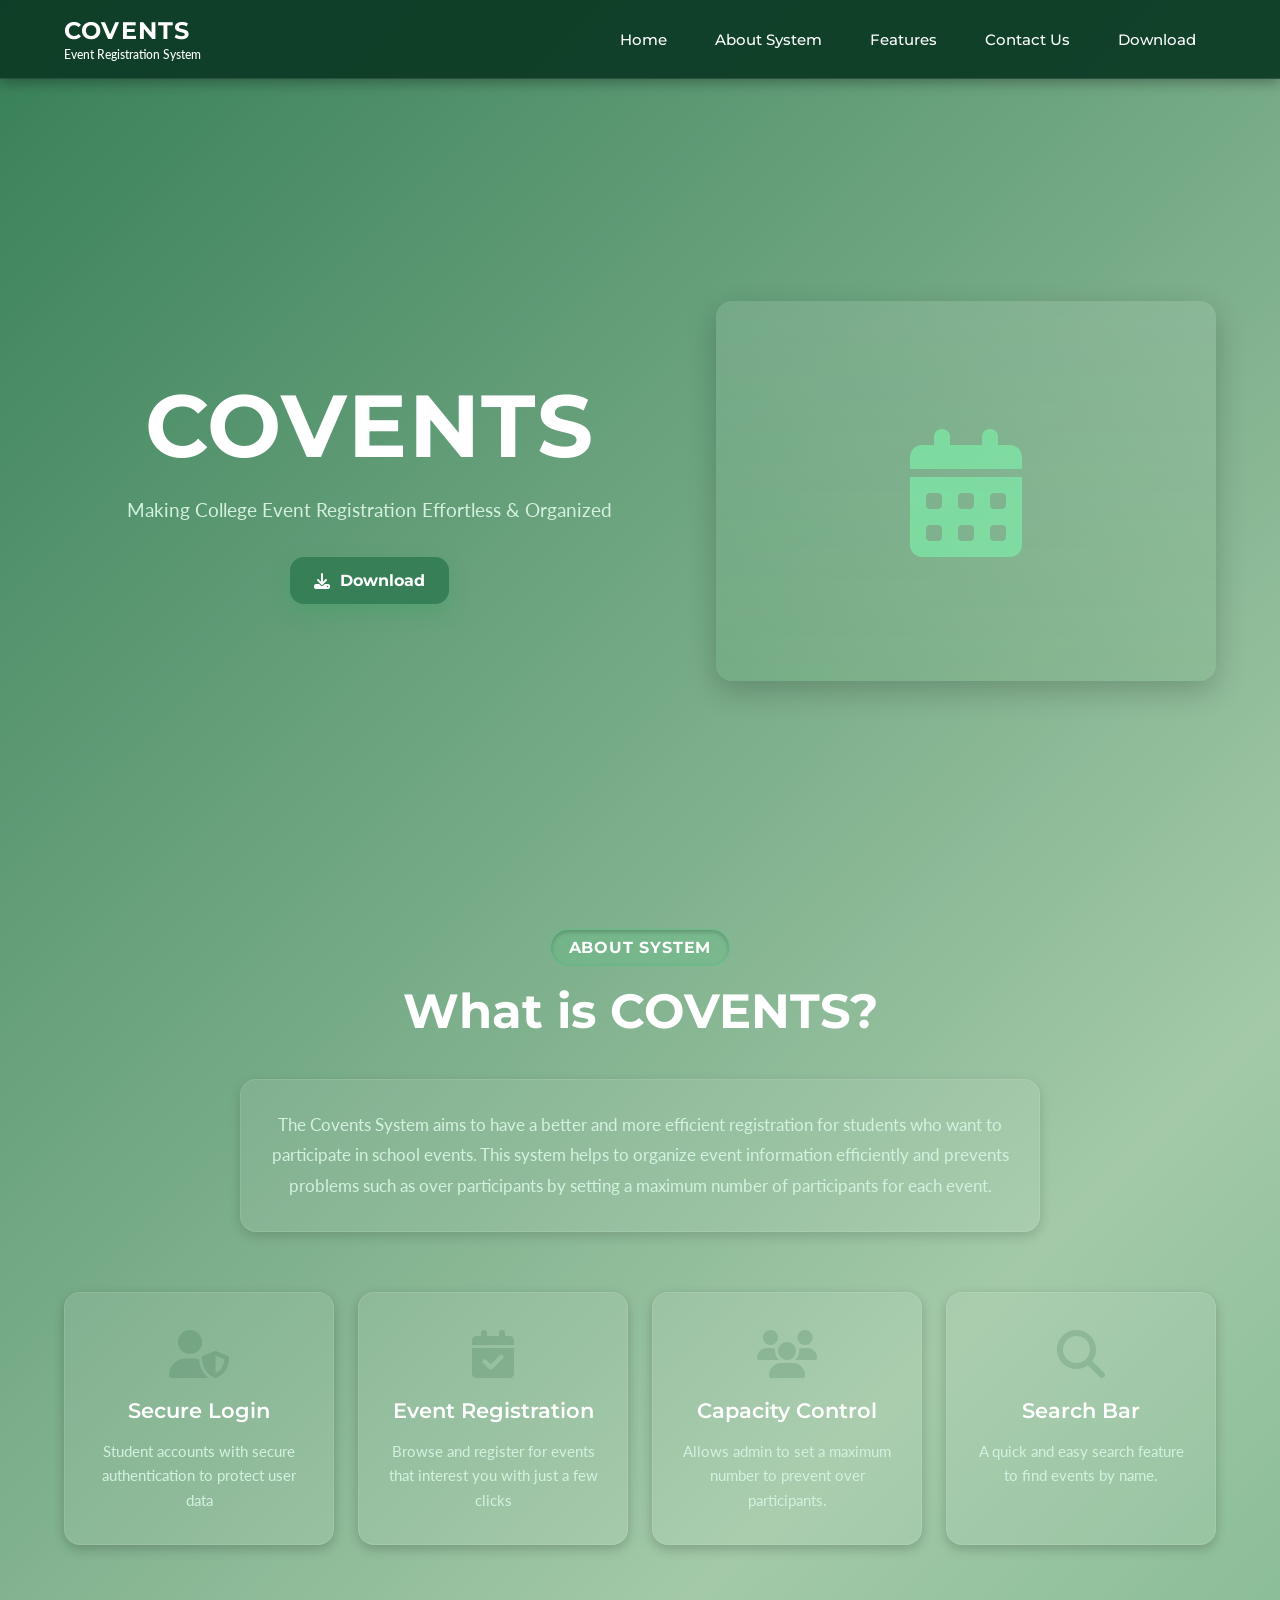
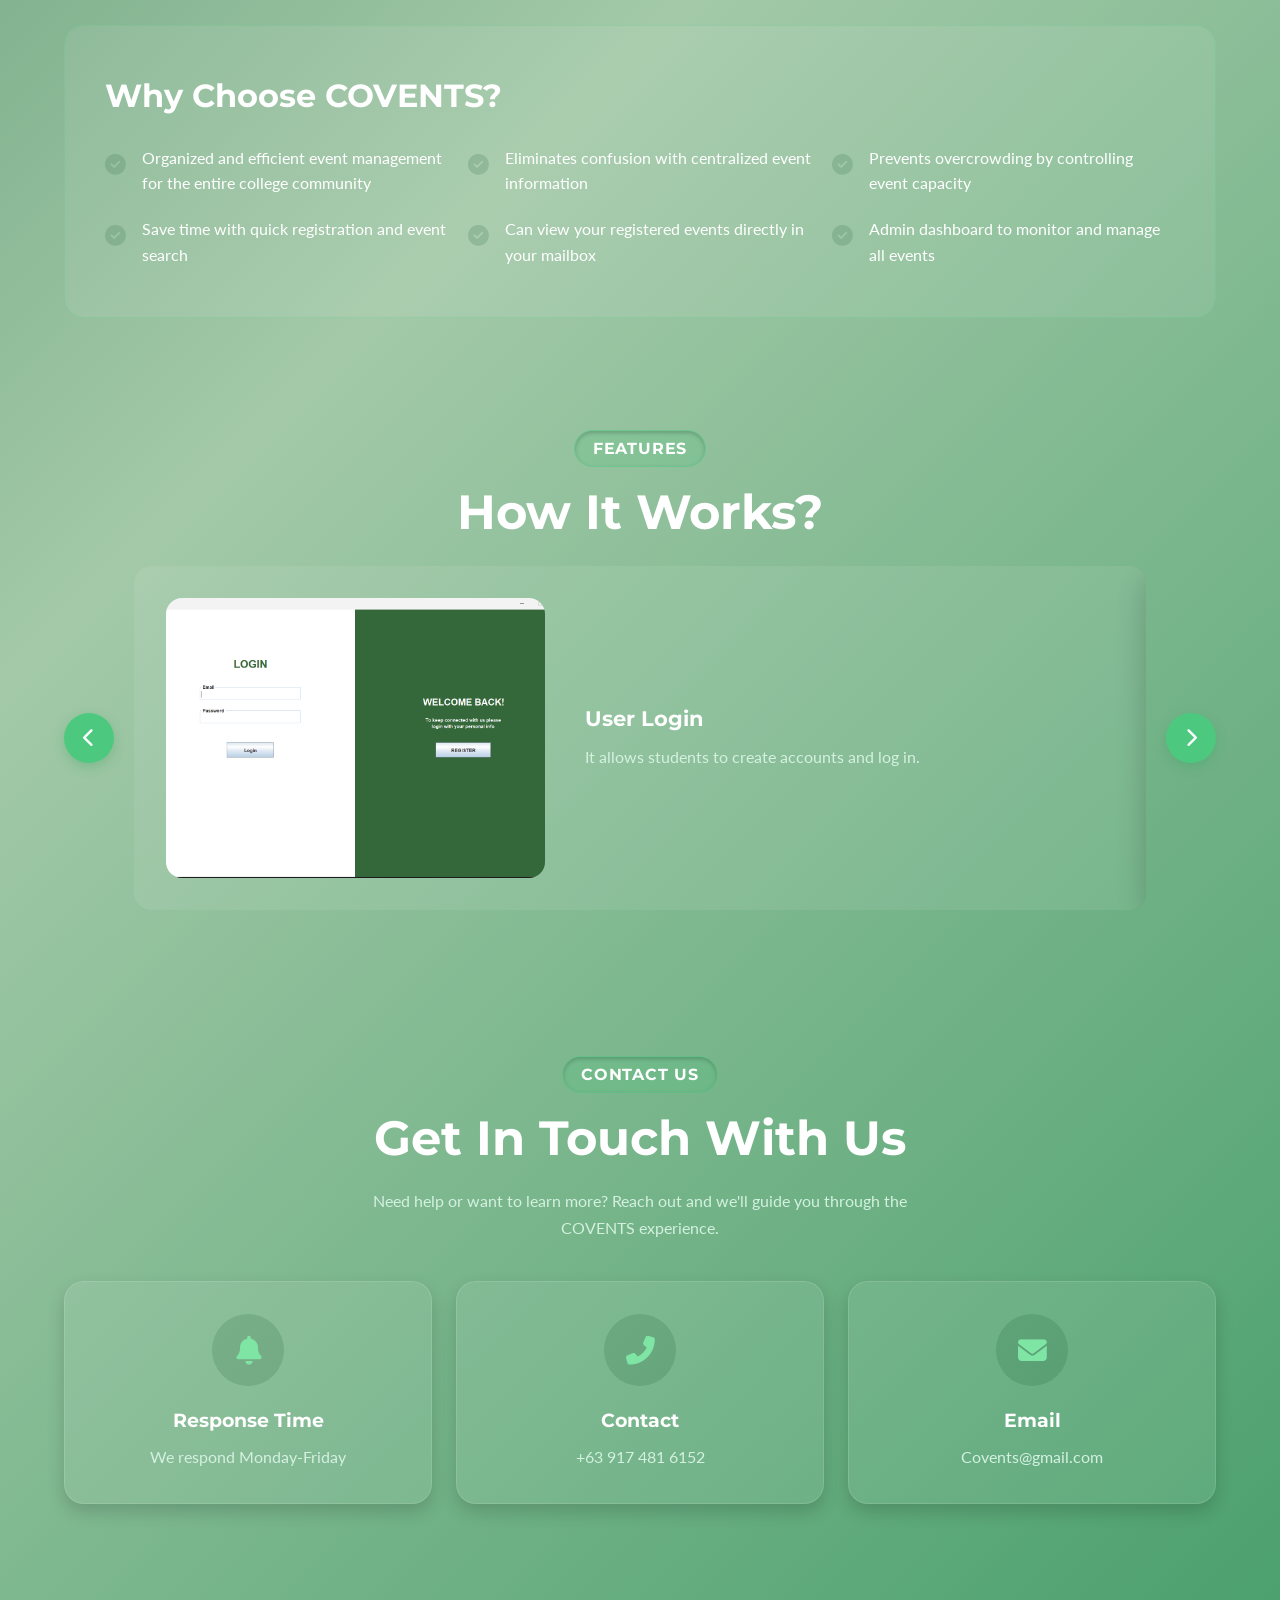
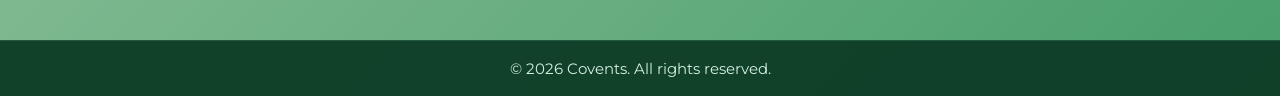
==== commit dd0d5994: "Update index.html" ====
--- a/index.html
+++ b/index.html
@@ -193,10 +193,10 @@
             <div class="contact-grid">
                 <div class="contact-card">
                     <div class="contact-icon">
-                        <i class="fas fa-map-marker-alt"></i>
-                    </div>
-                    <h3>Address</h3>
-                    <p>San Gonzalo, Labrador, Pangasinan</p>
+                        <i class="fas fa-bell"></i>
+                    </div>
+                    <h3>Response Time</h3>
+                    <p>We respond Monday-Friday</p>
                 </div>
                 <div class="contact-card">
                     <div class="contact-icon">
